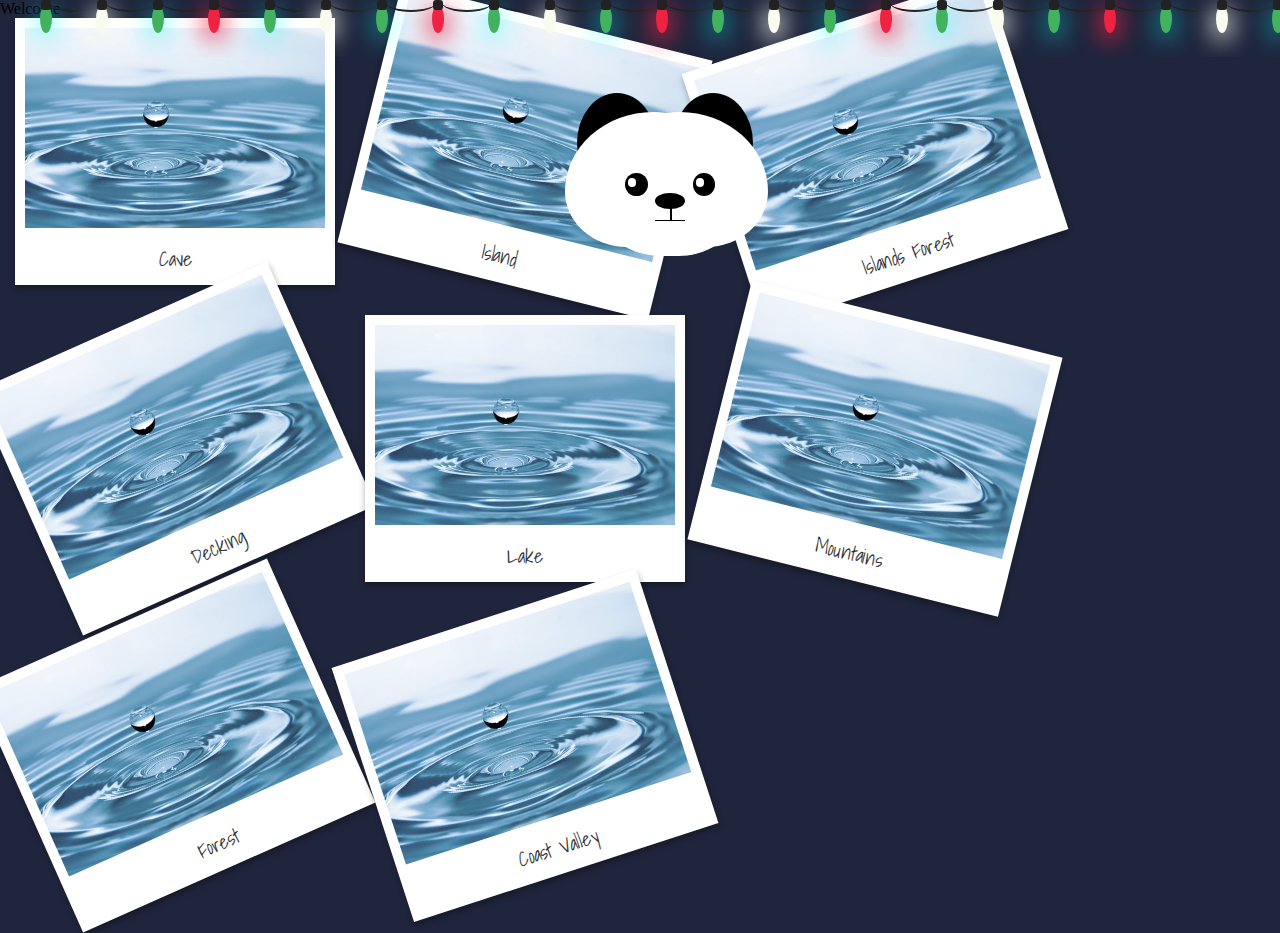
==== pics.html @ 23d8eb1d "added codes" ====
<!DOCTYPE html>
<html lang="en">
<head>
  <meta charset="UTF-8">
  <meta name="viewport" content="width=device-width, initial-scale=1.0">
  <meta http-equiv="X-UA-Compatible" content="ie=edge">
  <title>Document</title>
  <link rel="stylesheet" href="css/style.css">
  <link href="https://fonts.googleapis.com/css?family=Shadows+Into+Light" rel="stylesheet"> 
</head>
<body>
  <div class="polaroid-images">
    <div class="row"><ul class="strand">
<!-- <li> tags create the individual christmas lights. we're going to have 43 -->
<li></li>
<li></li>
<li></li>
<li></li>
<li></li>
<li></li>
<li></li>
<li></li>
<li></li>
<li></li>
<li></li>
<li></li>
<li></li>
<li></li>
<li></li>
<li></li>
<li></li>
<li></li>
<li></li>
<li></li>
<li></li>
<li></li>
<li></li>
<li></li>
<li></li>
<li></li>
<li></li>
<li></li>
<li></li>
<li></li>
<li></li>
<li></li>
<li></li>
<li></li>
<li></li>
<li></li>
<li></li>
<li></li>
<li></li>
<li></li>
<li></li>
<li></li>
</ul></div>
    <div class="row"><div id="text">Welcome</div></div>
<div class= card>    <a href="" title="Cave"><img height="200" src="images/water.jpg" alt="Cave" title="Cave" style="--angle: -5deg; --x: 5%; --y: 15%; --caption: 'Berlin in 2009'" /></a></div>
    <a href="" title="Island"><img height="200" src="images/water.jpg" alt="Island" title="Island" /></a>
    <a href="" title="Islands Forest"><img height="200" src="images/water.jpg" alt="Islands Forest" title="Islands Forest" /></a>
    <a href="" title="Decking"><img height="200" src="images/water.jpg" alt="Decking" title="Decking" /></a>
    <a href="" title="Lake"><img height="200" src="images/water.jpg" alt="Lake" title="Lake" /></a>
    <a href="" title="Mountains"><img height="200" src="images/water.jpg" alt="Mountains" title="Mountains" /></a>
    <a href="" title="Forest"><img height="200" src="images/water.jpg" alt="Forest" title="Forest" /></a>
    <a href="" title="Coast Valley"><img height="200" src="images/water.jpg" alt="Coast Valley" title="Coast Valley" /></a>
</div>

<div class= "row"><div class="penguin">
   
  <div class="penguin-top">
    <div class = "left-ear"></div>
    <div class = "right-ear"></div>
    <div class="right-cheek"></div>
    <div class="bottom-cheek"></div>
    <div class="left-cheek"></div>
<!--       <div class="belly"></div>
 -->
    <div class="right-eye">
      <div class="sparkle"></div>
    </div>
    <div class="left-eye">
      <div class="sparkle"></div>
    </div>
   <!--  <div class="blush-right"></div>
    <div class="blush-left"></div>-->
    <div class="beak-top"></div>
    <div class="mouth"></div>
    <div class = "mouth-left"></div>
    <div class = "mouth-right"></div>
<!--     <div class="beak-bottom"></div>   
 -->  </div>
</div>
</div>

</body>
</html>
---- css/style.css ----
body{
background: #3C5377;
}

/* THE MAINCONTAINER HOLDS EVERYTHING */
.maincontainer{
  position: absolute;
  width: 250px;
  height: 320px;
  background: none;
  top: 50%;
  left: 50%;
  transform: translate(-50%, -50%);

}

/* THE CARD HOLDS THE FRONT AND BACK FACES */
.thecard{
  position: relative;
  top: 0;
  left: 0;
  width: 100%;
  height: 100%;
  border-radius: 10px;
  transform-style: preserve-3d;
  transition: all 0.8s ease;
}

/* THE PSUEDO CLASS CONTROLS THE FLIP ON MOUSEOVER AND MOUSEOUT */
.thecard:hover{
  transform: rotateY(180deg);
}

/* THE FRONT FACE OF THE CARD, WHICH SHOWS BY DEFAULT */
 .thefront{
  position: absolute;
  top: 0;
  left: 0;
  width: 100%;
  height: 100%;
  border-radius: 10px;
  backface-visibility: hidden;
  overflow: hidden;
  background: #ffc728;
  color: #000;
}

/* THE BACK FACE OF THE CARD, WHICH SHOWS ON MOUSEOVER */
.theback{
  position: absolute;
  top: 0;
  left: 0;
  width: 100%;
  height: 100%;
  border-radius: 10px;
  backface-visibility: hidden;
  overflow: hidden;
  background: #fafafa;
  color: #333;
  text-align: center;
  transform: rotateY(180deg);
}


/*This block (starts here) is merely styling for the flip card, and is NOT an essential part of the flip code */
.thefront h1, .theback h1{
  font-family: 'zilla slab', sans-serif;
  padding: 30px;
  font-weight: bold;
  font-size: 24px;
  text-align: center;
}

.thefront p, .theback p{
  font-family: 'zilla slab', sans-serif;
  padding: 30px;
  font-weight: normal;
  font-size: 12px;
  text-align: center;
}
/*This block (ends here) is merely styling for the flip card, and is NOT an essential part of the flip code */
/*-------------------------------------------------------------------------------Polaroid Styling---------------------------------------------------------------------------------------------------*/
.polaroid-images a
{
  font-family: 'Shadows Into Light', cursive;
    background: white;
    display: inline;
    float: left;
    border-radius: 0px;
    margin: 0 15px 30px;
    padding: 10px 10px 25px;
    text-align: center;
    text-decoration: none;
    -webkit-box-shadow: 0 4px 6px rgba(0, 0, 0, .3);
    -moz-box-shadow: 0 4px 6px rgba(0,0,0,.3);
    box-shadow: 0 4px 6px rgba(0,0,0,.3);
    -webkit-transition: all .15s linear;
    -moz-transition: all .15s linear;
    transition: all .15s linear;
    z-index:0;
        position:relative;
}

.polaroid-images a:after {
    color: #333;
    font-size: 20px;
    content: attr(title);
    position: relative;
    top:15px;
}

.polaroid-images img {
    display: block;
    width: inherit;
}

.polaroid-images a:nth-child(2n)
{
    -webkit-transform: rotate(4deg);
    -moz-transform: rotate(4deg);
    transform: rotate(4deg);
}
.polaroid-images a:nth-child(3n) {
    -webkit-transform: rotate(-24deg);
    -moz-transform: rotate(-24deg);
    transform: rotate(-24deg);
}
.polaroid-images a:nth-child(4n)
{
    -webkit-transform: rotate(14deg);
    -moz-transform: rotate(14deg);
    transform: rotate(14deg);
}
.polaroid-images a:nth-child(5n)
{
    -webkit-transform: rotate(-18deg);
    -moz-transform: rotate(-18deg);
    transform: rotate(-18deg);
}
.polaroid-images a:hover{
    -webkit-transform: rotate(0deg);
    -moz-transform: rotate(0deg);
        transform: rotate(0deg);
    -webkit-transform: scale(1.2);
    -moz-transform: scale(1.2);
        transform: scale(1.2);
    z-index:10;
    -webkit-box-shadow: 0 10px 20px rgba(0, 0, 0, .7);
    -moz-box-shadow: 0 10px 20px rgba(0,0,0,.7);
        box-shadow: 0 10px 20px rgba(0,0,0,.7);
}

/*-----------------------------------------------------------------------------------for blickering lights------------------------------------------------------------------------------------------*/
body{
	background: #1f253c;
}
.strand{
	text-align: center;
	white-space: nowrap;
	overflow: hidden;
	position: absolute;
	z-index: 1;
	margin: -15px 0 0 0;
	padding: 0;
	pointer-events: none;
	width: 100%;
}
.strand li{
	position: relative;
	-webkit-animation-fill-mode: both;
	animation-fill-mode: both;
	-webkit-animation-iteration-count: infinite;
	animation-interation-count: infinite;
	list-style: none;
	margin: 0;
	padding: 0;
	display: block;
	width: 12px;
	height: 28px;
	border-radius: 50%;
	margin: 20px;
	display: inline-block;
	background:#f02241;
	box-shadow: 0px 4.66667px 24px 3px #f02241;
	-webkit-animation-name: flash-1;
	animation-name: flash-1;
	-webkit-animation-duration: 2s;
	animation-duration: 2s;
}
.strand li:nth-child(2n+1){
	background: #42b261;
	box-shadow: 0px 4.66667px 24px 3px rgba(0, 255, 255, 0.5);
	-webkit-animation-name: flash-2;
	animation-name: flash-2;
	-webkit-animation-duration: 0.4s;
	animation-duration: 0.4s;
}
.strand li:nth-child(4n+2){
	background: #f9fbee;
	box-shadow: 0px 4.66667px 24px 3px #f9fbee;
	-webkit-animation-name: flash-3;
	animation-name: flash-3;
	-webkit-animation-duration: 1.1s;
	animation-duration: 1.1s;
}
.strand li:nth-child(odd){
	-webkit-animation-duration: 1.8s;
	animation-duration: 1.8s;
}
.strand li:nth-child(3n+1){
	-webkit-animation: 1.4s;
	animation-duration: 1.4s;
}
.strand li:before{
	content: "";
	position: absolute;
	background: #222;
	width: 10px;
	height: 9.33333px;
	border-radius: 3px;
	top: -4.66667px;
	left: 1px;
}
.strand li:after{
	content: "";
	top: -14px;
	left: 9px;
	position: absolute;
	width: 52px;
	height: 18.66667px;
	border-bottom: solid #222 2px;
	border-radius: 50%;
}
.strand li:last-child:after{
	content: none;
}
.strand li:first-child{
	margin-left: 40px;
}
@-webkit-keyframes flash-1{
	0%, 100%{
		background: #f02241;
		box-shadow: 0px 4.66667px 24px 3px #f02241;
	}
	50%{
		background: rgba(240, 34, 65, 0.4);
		box-shadow: 0px 4.66667px 24px 3px rgba(240, 35, 65, .02);
	}
}
@keyframes flash-1{
	0%,
  100% {
    background: #f02241;
    box-shadow: 0px 4.66667px 24px 3px #f02241;
  }
  50% {
    background: rgba(240, 34, 65, 0.4);
    box-shadow: 0px 4.66667px 24px 3px rgba(240, 35, 65, 0.2);
  }
}
@-webkit-keyframes flash-2{
	0,
	100%{
		background: #42b261;
		box-shadow: 0px 4.66667px 24px 3px #42b261;
	}
	50%{
		background: rgba(66, 178, 97, 0.4);
		box-shadow: 0px 4.6667px 24px 3px rgba(66, 178, 97, 0.2);
	}
}
@keyframes flash-2{
	0%,
  100% {
    background: #42b261;
    box-shadow: 0px 4.66667px 24px 3px #42b261;
  }
  50% {
    background: rgba(66, 178, 97, 0.4);
    box-shadow: 0px 4.66667px 24px 3px rgba(66, 178, 97, 0.2);
  }
}
@-webkit-keyframes flash-3{
	0%,
	100%{
		background: #f9fbee;
		box-shadow: 0px 4.6667px 24px 3px #f9fbee;
	}
	50%{
		background: rgba(249, 251, 238, .4);
		box-shadow: 0px 4.66667px 24px 3px rgba(249, 251, 238, .2);
	}
	@keyframes flash-3{
		0%,
  100% {
    background: #F9FBEE;
    box-shadow: 0px 4.66667px 24px 3px #F9FBEE;
  }
  50% {
    background: rgba(249, 251, 238, 0.4);
    box-shadow: 0px 4.66667px 24px 3px rgba(249, 251, 238, 0.2);
  }
	}
}

/*------------------------------------------------------------------------------Making Snow Fall--------------------------------------------------------------------------------------------*/
.snow {width: 5px;
   height: 5px;
   border-radius: 100%;
   background: red;
   position: relative;
   -webkit-animation: mymove 15s;  /* Safari 4.0 - 8.0 */
   -webkit-animation-fill-mode: forwards; /* Safari 4.0 - 8.0 */
   -webkit-animation-iteration-count: infinite;

   animation: mymove 15s;
   animation-fill-mode: forwards;
   animation-iteration-count: infinite;
   
}

/* Safari 4.0 - 8.0 */
@-webkit-keyframes mymove {
   from {top: 0px;left:50%;transform: rotate(45deg);}
   to {top: 300px;left:50%; background-color: blue;transform: transform: rotate(45deg);}
}

@keyframes mymove {
   from {top: 0px;left:50%;transform: rotate(45deg);}
   to {top: 300px;left:50%; background-color: blue;transform: rotate(45deg);}
 }

 /*```````````````````````````````````````````````````````````````````````````Neon Text Lights``````````````````````````````````````````````````````````````````````````````````````````````````*/
 @import url(//fonts.googleapis.com/css?family=Vibur);
html,body{
  height:50%
}
body {
  background-size:cover;
  margin:0
}
.logo {
    /* text-align: center; */
    width: 0%;
    /* height: 250px; */
    margin: auto;
    position: relative;
    top: 100%;
    left: 10%;
    right: 0;
    bottom: 0;
    -ms-transform: rotate(20deg);
    -webkit-transform: rotate(20deg);
    transform: rotate(20deg);
}
.logo b{
  font: 50 5vh "Vibur";
  color: #fee;
  text-shadow: 0 -40px 100px, 0 0 2px, 0 0 1em #f54444, 0 0 0.5em #ff4444, 0 0 0.1em #ff4444, 0 10px 3px #000;

}
.logo b span{
  animation: blink linear infinite 2s;

}
.logo1 {
    /* text-align: center; */
    width: 0%;
    /* height: 250px; */
    margin: auto;
    position: relative;
    top: 50%;
    left: 0%;
    right: 0;
    bottom: 0;
    -ms-transform: rotate(-20deg);
    -webkit-transform: rotate(-20deg);
    transform: rotate(-20deg);
}
.logo1 b{
  font: 50 4vh "Vibur";
  color: #fff;
  text-shadow: 0 -40px 100px, 0 0 2px, 0 0 1em #ff4445, 0 0 0.5em #ff4444, 0 0 0.1em #ff4444, 0 10px 3px #000;

}
.logo1 b span{
  animation: blink linear infinite 4s;

}
.logo2 {
    /* text-align: center; */
    width: 30%;
    /* height: 250px; */
    margin: auto;
    position: relative;
    top: 200%;
    left: 0%;
    right: 0%;
    bottom: 0;
    -ms-transform: rotate(40deg);
    -webkit-transform: rotate(40deg);
    transform: rotate(40deg);
}
.logo2 b{
  font: 50 3vh "Vibur";
  color: #eee;
  text-shadow: 0 -40px 100px, 0 0 2px, 0 0 1em #ff4444, 0 0 0.5em #ff4444, 0 0 0.1em #ff4444, 0 10px 3px #000;

}
.logo2 b span{
  animation: blink linear infinite 3s;

}
@keyframes blink {
  78% {
    color: inherit;
    text-shadow: inherit;
  }
  79%{
     color: #339;
  }
  80% {

    text-shadow: none;
  }
  81% {
    color: inherit;
    text-shadow: inherit;
  }
  82% {
    color: #333;
    text-shadow: none;
  }
  83% {
    color: inherit;
    text-shadow: inherit;
  }
  92% {
    color: #333;
    text-shadow: none;
  }
  92.5% {
    color: inherit;
    text-shadow: inherit;
  }
}
@keyframes blink1 {
  78% {
    color: inherit;
    text-shadow: inherit;
  }
  79%{
     color: #339;
  }
  80% {

    text-shadow: none;
  }
  81% {
    color: inherit;
    text-shadow: inherit;
  }
  82% {
    color: #333;
    text-shadow: none;
  }
  83% {
    color: inherit;
    text-shadow: inherit;
  }
  92% {
    color: #333;
    text-shadow: none;
  }
  92.5% {
    color: inherit;
    text-shadow: inherit;
  }
}
@keyframes blink2 {
  78% {
    color: inherit;
    text-shadow: inherit;
  }
  79%{
     color: #339;
  }
  80% {

    text-shadow: none;
  }
  81% {
    color: inherit;
    text-shadow: inherit;
  }
  82% {
    color: #777;
    text-shadow: none;
  }
  83% {
    color: inherit;
    text-shadow: inherit;
  }
  92% {
    color: #999;
    text-shadow: none;
  }
  92.5% {
    color: inherit;
    text-shadow: inherit;
  }
}

/*********************Panda interface*************************************************************************
<style>
  :root {

    /* add code below */

    /* add code above */
  }

  body {
    background: var(--penguin-belly);
  }

  .penguin {
    --penguin-skin: black;
    --penguin-beak: black;
    position: relative;
    margin: auto;
    display: block;
    margin-top: 5%;
    width: 300px;
    height: 300px;
  }

  .right-cheek {
    top: 0%;
    left: 35%;
    background: var(--penguin-belly, white);
    width: 150px;
    height: 135px;
    border-radius: 70% 100% 70% 80%;
  }

.bottom-cheek {
    top: 7%;
    left: 17%;
    background: var(--penguin-belly, white);
    width: 150px;
    height: 135px;
    border-radius: 70% 100% 70% 80%;
  }

  .left-cheek {
    top: 0%;
    left: 0%;
    background: var(--penguin-belly, white);
    width: 150px;
    height: 135px;
    border-radius: 100% 70% 50% 70%;
  }


  .right-ear {
    bottom: 40%;
      /* top: 0%; */
      left: 8%;
      background: var(--penguin-belly, black);
      width: 80px;
      height: 100px;
      border-radius: 100% 100% 100% 100%;
  }



  .left-ear {
    bottom: 40%;
      /* top: 0%; */
      left: 72%;
      background: var(--penguin-belly, black);
      width: 80px;
      height: 100px;
      border-radius: 100% 100% 100% 100%;
  }

  .belly {
    top: 60%;
    left: 20%;
    background: var(--penguin-belly, white);
    width: 95%;
    height: 100%;
    border-radius: 100% 100% 100% 100%;
  }

  .penguin-top {
    top: 10%;
    left: 25%;
/*    background: var(--penguin-skin, gray);
*/    width: 50%;
    height: 45%;
    border-radius: 70% 70% 70% 70%;
  }

  .penguin-bottom {
    top: 40%;
    left: 32.5%;
    background: var(--penguin-skin, gray);
    width: 53%;
    height: 45%;
    border-radius: 70% 70% 100% 100%;
}

  .right-hand {
    top: 0%;
    left: -5%;
    background: var(--penguin-skin, gray);
    width: 30%;
    height: 70%;
    border-radius: 30% 30% 120% 70%;
    transform: rotate(45deg);
    z-index: -1;
  }

  .left-hand {
    top: 0%;
    left: 75%;
    background: var(--penguin-skin, gray);
    width: 30%;
    height: 70%;
    border-radius: 30% 30% 70% 120%;
    transform: rotate(-45deg);
    z-index: -1;
  }

  .right-feet {
    top: 85%;
    left: 60%;
    background: var(--penguin-beak, orange);
    width: 15%;
    height: 30%;
    border-radius: 50% 50% 50% 50%;
    transform: rotate(-80deg);
    z-index: -2222;
  }

  .left-feet {
    top: 85%;
    left: 25%;
    background: var(--penguin-beak, orange);
    width: 15%;
    height: 30%;
    border-radius: 50% 50% 50% 50%;
    transform: rotate(80deg);
    z-index: -2222;
  }

  .right-eye {
    top: 45%;
    left: 85%;
    background: black;
    width: 15%;
    height: 17%;
    border-radius: 50%;
  }

  .left-eye {
    top: 45%;
    left: 40%;
    background: black;
    width: 15%;
    height: 17%;
    border-radius: 50%;
  }

  .sparkle {
    top: 25%;
    left: 15%;
    background: white;
    width: 35%;
    height: 35%;
    border-radius: 50%;
     position: relative;
    -webkit-animation-name: example; /* Safari 4.0 - 8.0 */
    -webkit-animation-duration: 4s; /* Safari 4.0 - 8.0 */
    -webkit-animation-iteration-count: infinite;
    animation-name: example;
    animation-duration: 4s;
    animation-iteration-count: infinite;

  }

  .blush-right {
    top: 65%;
    left: 15%;
    background: pink;
    width: 15%;
    height: 10%;
    border-radius: 50%;
  }

  .blush-left {
    top: 65%;
    left: 70%;
    background: pink;
    width: 15%;
    height: 10%;
    border-radius: 50%;
  }

  .beak-top {
    top: 60%;
    left: 60%;
    background: var(--penguin-beak, black);
    width: 20%;
    height: 12%;
    border-radius: 50%;
  }

  .beak-bottom {
    top: 65%;
    left: 42%;
    background: var(--penguin-beak, orange);
    width: 16%;
    height: 10%;
    border-radius: 50%;
  }

 .mouth {
    top: 70%;
    left: 70%;
    background: var(--penguin-beak, orange);
    width: 1%;
    height: 10%;
    border-radius: 0%;
  }
  .mouth-left {
    top: 80%;
    left: 60%;
    background: var(--penguin-beak, orange);
    width: 10%;
    height: 1%;
    border-radius: 0%;
  }
  .mouth-right {
    top: 80%;
    left: 70%;
    background: var(--penguin-beak, orange);
    width: 10%;
    height: 1%;
    border-radius: 0%;
  }
  .penguin * {
    position: absolute;
  }



/* Safari 4.0 - 8.0 */
@-webkit-keyframes example {
     0%   { left:0px; top:0px; }
    25%  {left:10px; top:0px;}
    50%  { left:10px; top:10px;}
    75%  {left:0px; top:10px;}
    100% { left:0px; top:0px;}
}

/* Standard syntax */
@keyframes example {
    0%   { left:0px; top:0px; }
    25%  {left:10px; top:0px;}
    50%  { left:10px; top:10px;}
    75%  {left:0px; top:10px;}
    100% { left:0px; top:0px;}
}
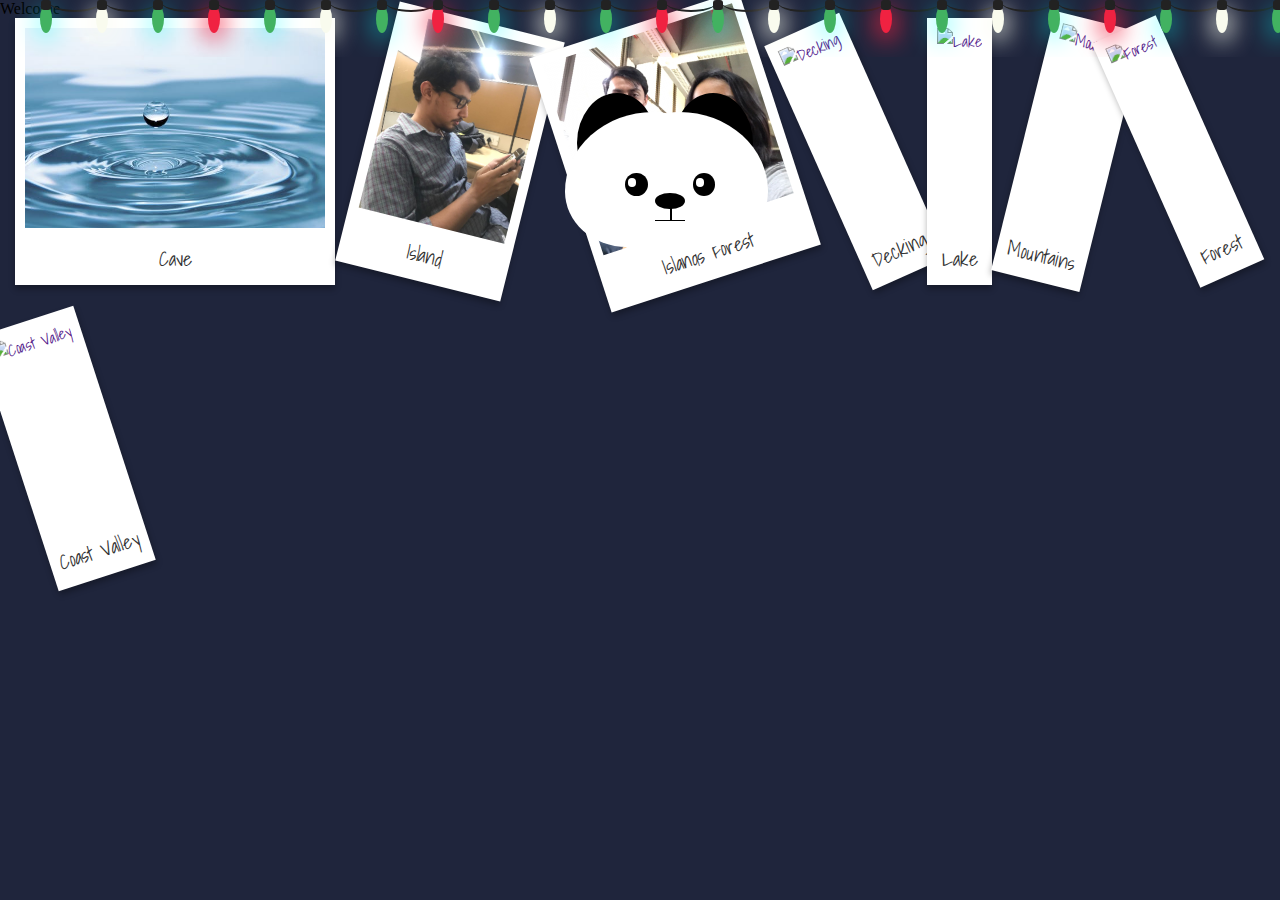
==== commit 7d2a09e6: "pics added" ====
--- a/pics.html
+++ b/pics.html
@@ -57,13 +57,13 @@
 </ul></div>
     <div class="row"><div id="text">Welcome</div></div>
 <div class= card>    <a href="" title="Cave"><img height="200" src="images/water.jpg" alt="Cave" title="Cave" style="--angle: -5deg; --x: 5%; --y: 15%; --caption: 'Berlin in 2009'" /></a></div>
-    <a href="" title="Island"><img height="200" src="images/water.jpg" alt="Island" title="Island" /></a>
-    <a href="" title="Islands Forest"><img height="200" src="images/water.jpg" alt="Islands Forest" title="Islands Forest" /></a>
-    <a href="" title="Decking"><img height="200" src="images/water.jpg" alt="Decking" title="Decking" /></a>
-    <a href="" title="Lake"><img height="200" src="images/water.jpg" alt="Lake" title="Lake" /></a>
-    <a href="" title="Mountains"><img height="200" src="images/water.jpg" alt="Mountains" title="Mountains" /></a>
-    <a href="" title="Forest"><img height="200" src="images/water.jpg" alt="Forest" title="Forest" /></a>
-    <a href="" title="Coast Valley"><img height="200" src="images/water.jpg" alt="Coast Valley" title="Coast Valley" /></a>
+    <a href="" title="Island"><img height="200" src="images/1.jpg" alt="Island" title="Island" /></a>
+    <a href="" title="Islands Forest"><img height="200" src="images/2.jpg" alt="Islands Forest" title="Islands Forest" /></a>
+    <a href="" title="Decking"><img height="200" src="images/3.jpg" alt="Decking" title="Decking" /></a>
+    <a href="" title="Lake"><img height="200" src="images/4.jpg" alt="Lake" title="Lake" /></a>
+    <a href="" title="Mountains"><img height="200" src="images/5.jpg" alt="Mountains" title="Mountains" /></a>
+    <a href="" title="Forest"><img height="200" src="images/6.jpg" alt="Forest" title="Forest" /></a>
+    <a href="" title="Coast Valley"><img height="200" src="images/7.jpg" alt="Coast Valley" title="Coast Valley" /></a>
 </div>
 
 <div class= "row"><div class="penguin">
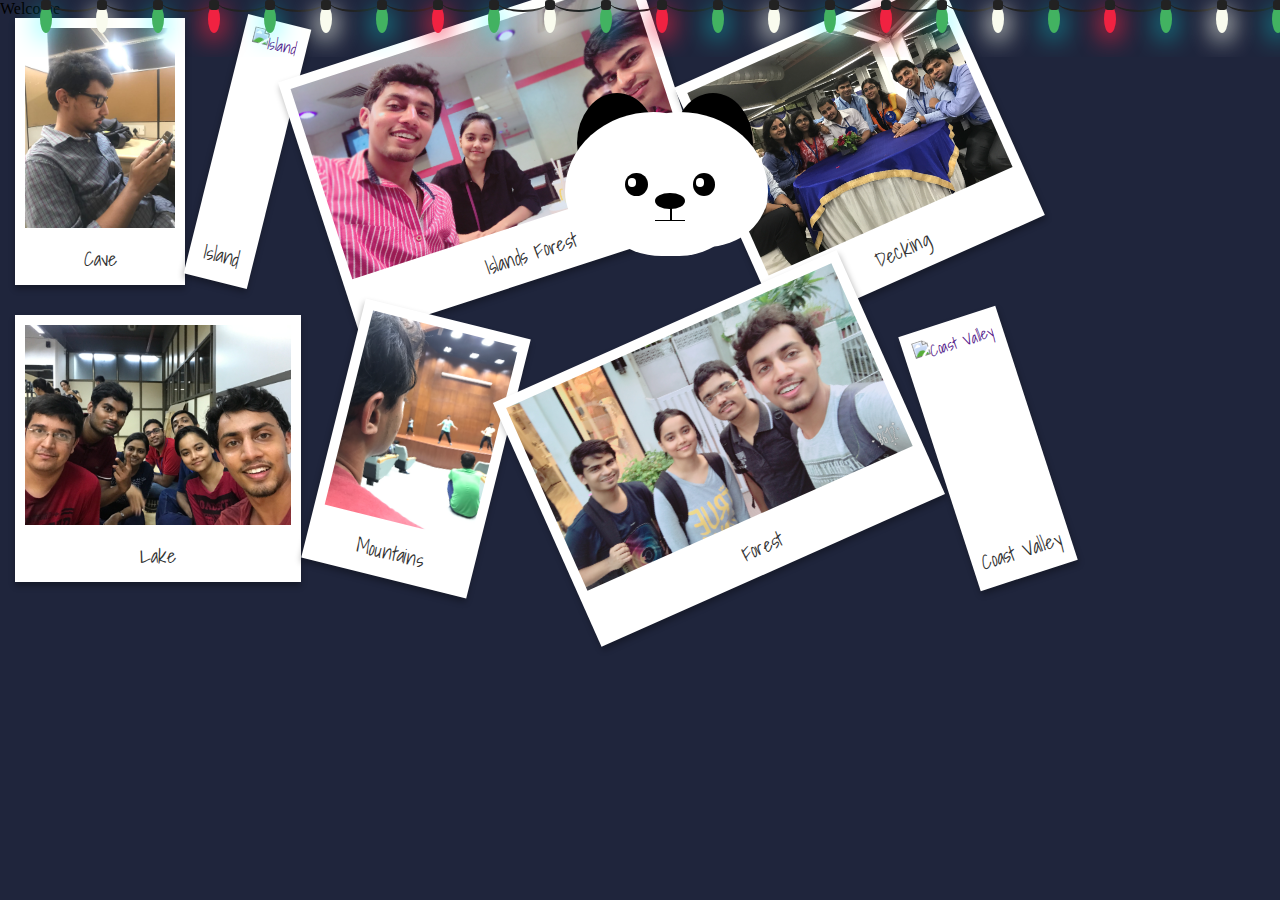
==== commit 00eea302: "Update pics.html" ====
--- a/pics.html
+++ b/pics.html
@@ -56,14 +56,14 @@
 <li></li>
 </ul></div>
     <div class="row"><div id="text">Welcome</div></div>
-<div class= card>    <a href="" title="Cave"><img height="200" src="images/water.jpg" alt="Cave" title="Cave" style="--angle: -5deg; --x: 5%; --y: 15%; --caption: 'Berlin in 2009'" /></a></div>
-    <a href="" title="Island"><img height="200" src="images/1.jpg" alt="Island" title="Island" /></a>
-    <a href="" title="Islands Forest"><img height="200" src="images/2.jpg" alt="Islands Forest" title="Islands Forest" /></a>
-    <a href="" title="Decking"><img height="200" src="images/3.jpg" alt="Decking" title="Decking" /></a>
-    <a href="" title="Lake"><img height="200" src="images/4.jpg" alt="Lake" title="Lake" /></a>
-    <a href="" title="Mountains"><img height="200" src="images/5.jpg" alt="Mountains" title="Mountains" /></a>
-    <a href="" title="Forest"><img height="200" src="images/6.jpg" alt="Forest" title="Forest" /></a>
-    <a href="" title="Coast Valley"><img height="200" src="images/7.jpg" alt="Coast Valley" title="Coast Valley" /></a>
+<div class= card>    <a href="" title="Cave"><img height="200" src="images/1.jpg" alt="Cave" title="Cave" style="--angle: -5deg; --x: 5%; --y: 15%; --caption: 'Berlin in 2009'" /></a></div>
+    <a href="" title="Island"><img height="200" src="images/2.JPG" alt="Island" title="Island" /></a>
+    <a href="" title="Islands Forest"><img height="200" src="images/3.JPG" alt="Islands Forest" title="Islands Forest" /></a>
+    <a href="" title="Decking"><img height="200" src="images/4.JPG" alt="Decking" title="Decking" /></a>
+    <a href="" title="Lake"><img height="200" src="images/5.JPG" alt="Lake" title="Lake" /></a>
+    <a href="" title="Mountains"><img height="200" src="images/6.JPG" alt="Mountains" title="Mountains" /></a>
+    <a href="" title="Forest"><img height="200" src="images/7.JPG" alt="Forest" title="Forest" /></a>
+    <a href="" title="Coast Valley"><img height="200" src="images/8." alt="Coast Valley" title="Coast Valley" /></a>
 </div>
 
 <div class= "row"><div class="penguin">
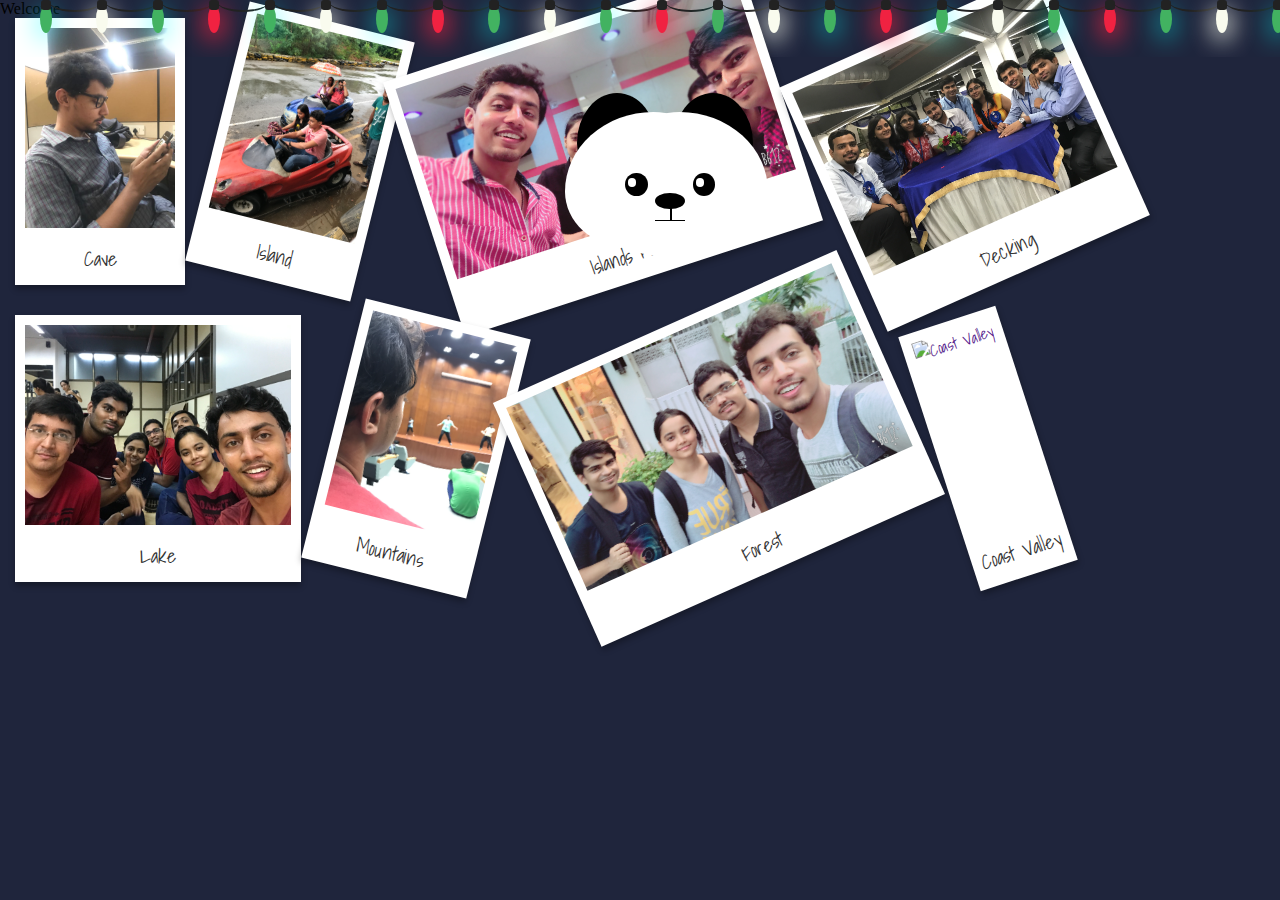
==== commit 264da287: "Update pics.html" ====
--- a/pics.html
+++ b/pics.html
@@ -57,13 +57,13 @@
 </ul></div>
     <div class="row"><div id="text">Welcome</div></div>
 <div class= card>    <a href="" title="Cave"><img height="200" src="images/1.jpg" alt="Cave" title="Cave" style="--angle: -5deg; --x: 5%; --y: 15%; --caption: 'Berlin in 2009'" /></a></div>
-    <a href="" title="Island"><img height="200" src="images/2.JPG" alt="Island" title="Island" /></a>
+    <a href="" title="Island"><img height="200" src="images/12.JPG" alt="Island" title="Island" /></a>
     <a href="" title="Islands Forest"><img height="200" src="images/3.JPG" alt="Islands Forest" title="Islands Forest" /></a>
     <a href="" title="Decking"><img height="200" src="images/4.JPG" alt="Decking" title="Decking" /></a>
     <a href="" title="Lake"><img height="200" src="images/5.JPG" alt="Lake" title="Lake" /></a>
     <a href="" title="Mountains"><img height="200" src="images/6.JPG" alt="Mountains" title="Mountains" /></a>
     <a href="" title="Forest"><img height="200" src="images/7.JPG" alt="Forest" title="Forest" /></a>
-    <a href="" title="Coast Valley"><img height="200" src="images/8." alt="Coast Valley" title="Coast Valley" /></a>
+    <a href="" title="Coast Valley"><img height="200" src="images/15." alt="Coast Valley" title="Coast Valley" /></a>
 </div>
 
 <div class= "row"><div class="penguin">
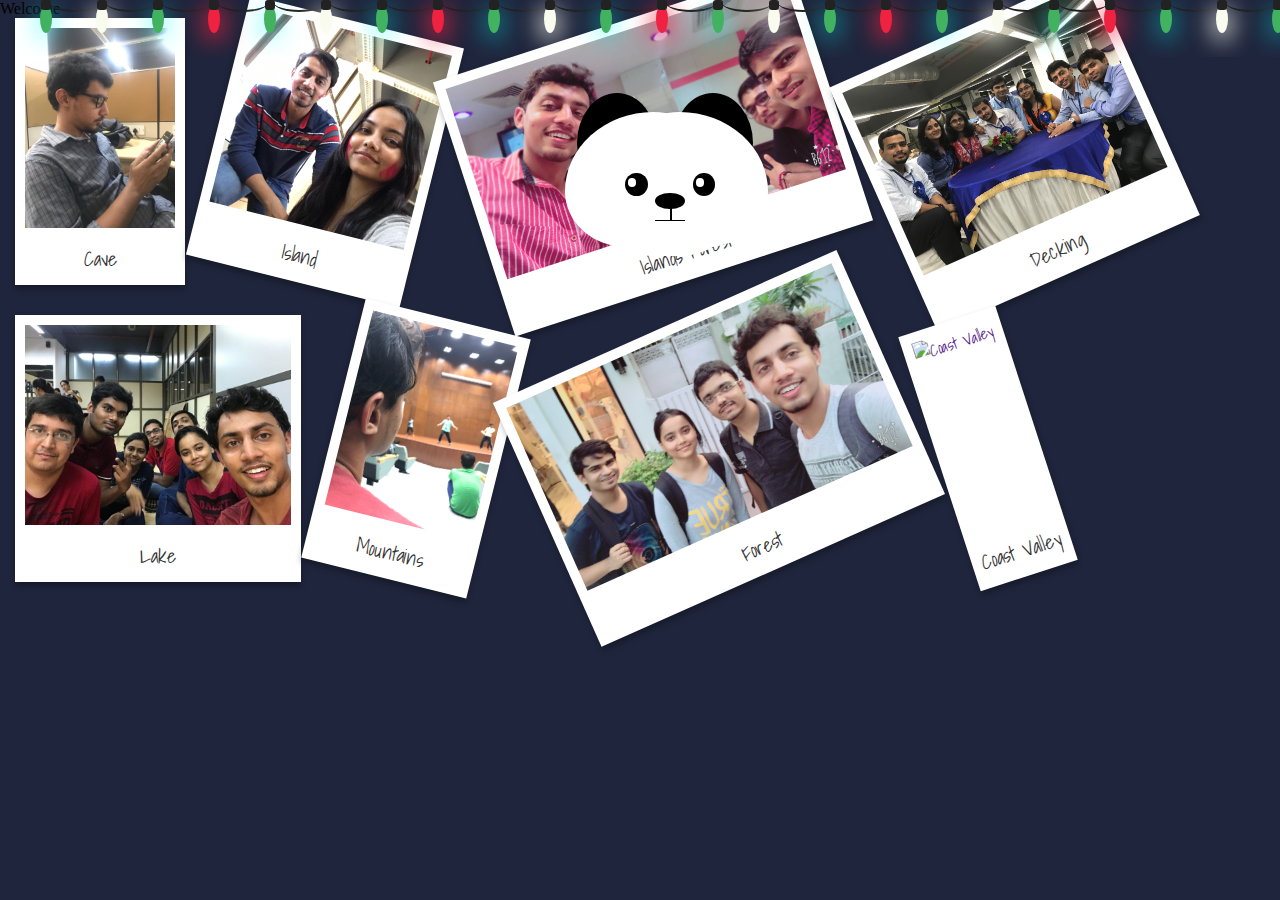
==== commit fb537eaa: "Update pics.html" ====
--- a/pics.html
+++ b/pics.html
@@ -57,7 +57,7 @@
 </ul></div>
     <div class="row"><div id="text">Welcome</div></div>
 <div class= card>    <a href="" title="Cave"><img height="200" src="images/1.jpg" alt="Cave" title="Cave" style="--angle: -5deg; --x: 5%; --y: 15%; --caption: 'Berlin in 2009'" /></a></div>
-    <a href="" title="Island"><img height="200" src="images/12.JPG" alt="Island" title="Island" /></a>
+    <a href="" title="Island"><img height="200" src="images/2.jpg" alt="Island" title="Island" /></a>
     <a href="" title="Islands Forest"><img height="200" src="images/3.JPG" alt="Islands Forest" title="Islands Forest" /></a>
     <a href="" title="Decking"><img height="200" src="images/4.JPG" alt="Decking" title="Decking" /></a>
     <a href="" title="Lake"><img height="200" src="images/5.JPG" alt="Lake" title="Lake" /></a>
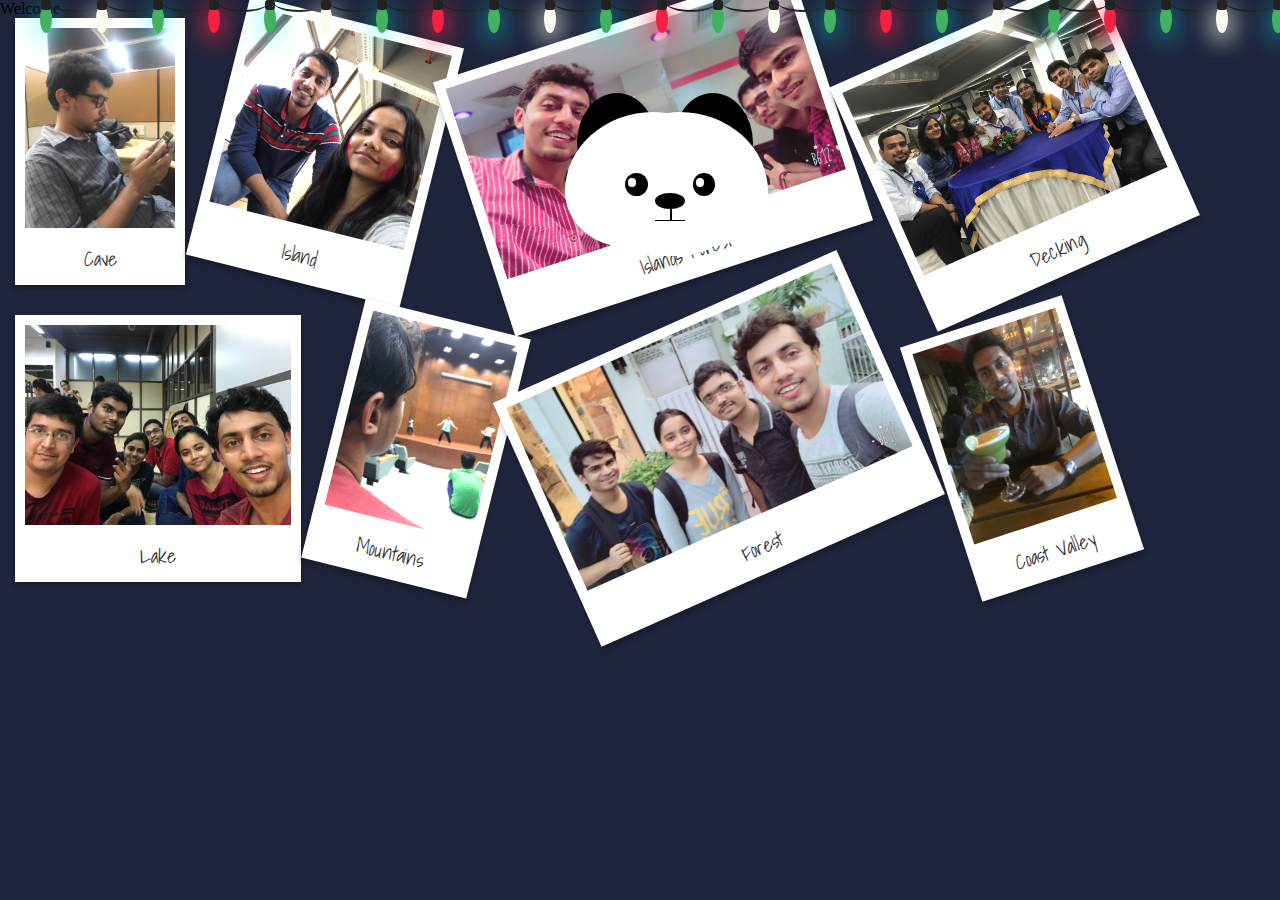
==== commit c2c98ac7: "Update pics.html" ====
--- a/pics.html
+++ b/pics.html
@@ -63,7 +63,7 @@
     <a href="" title="Lake"><img height="200" src="images/5.JPG" alt="Lake" title="Lake" /></a>
     <a href="" title="Mountains"><img height="200" src="images/6.JPG" alt="Mountains" title="Mountains" /></a>
     <a href="" title="Forest"><img height="200" src="images/7.JPG" alt="Forest" title="Forest" /></a>
-    <a href="" title="Coast Valley"><img height="200" src="images/15." alt="Coast Valley" title="Coast Valley" /></a>
+    <a href="" title="Coast Valley"><img height="200" src="images/15.JPG" alt="Coast Valley" title="Coast Valley" /></a>
 </div>
 
 <div class= "row"><div class="penguin">
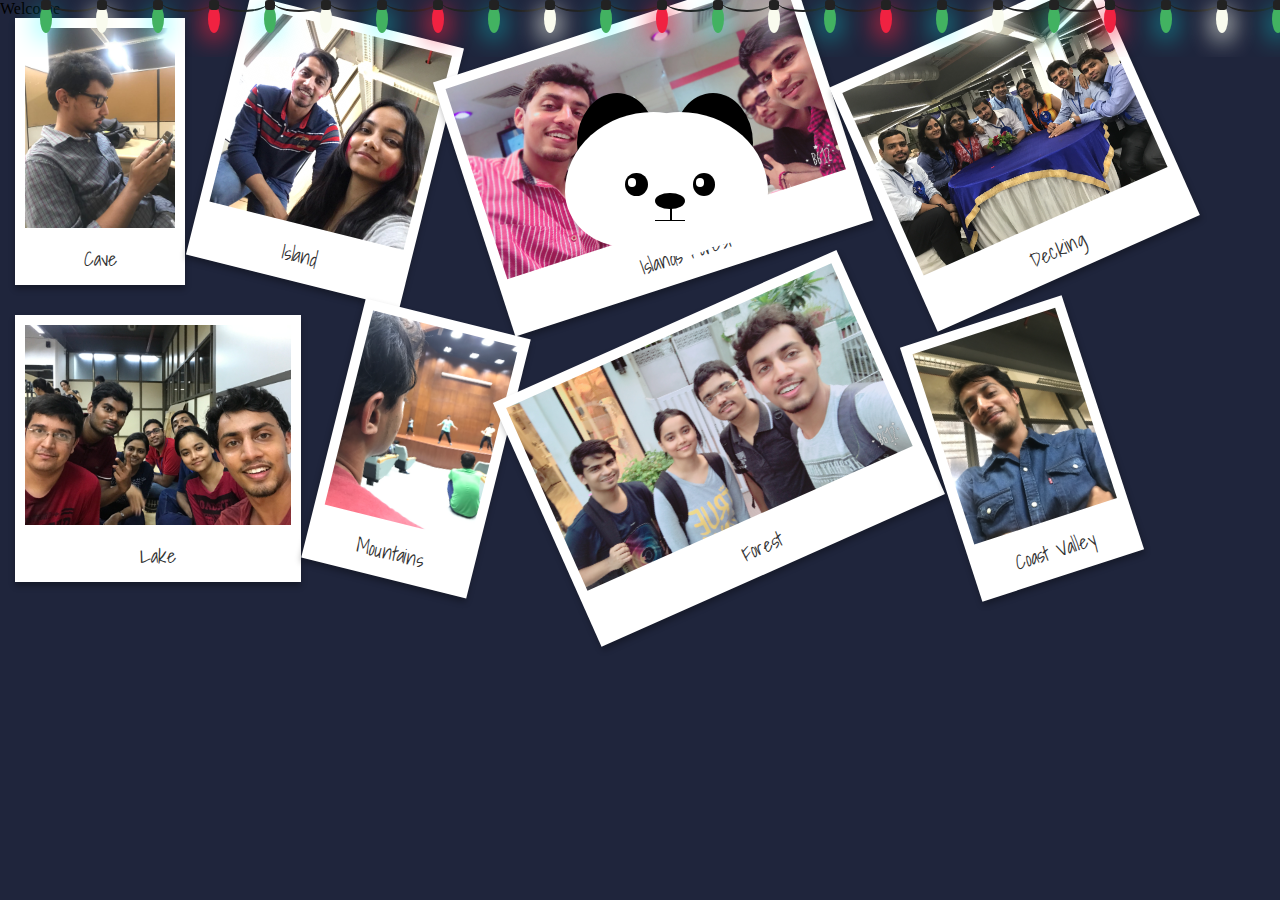
==== commit 7f6ad52e: "Update pics.html" ====
--- a/pics.html
+++ b/pics.html
@@ -63,7 +63,7 @@
     <a href="" title="Lake"><img height="200" src="images/5.JPG" alt="Lake" title="Lake" /></a>
     <a href="" title="Mountains"><img height="200" src="images/6.JPG" alt="Mountains" title="Mountains" /></a>
     <a href="" title="Forest"><img height="200" src="images/7.JPG" alt="Forest" title="Forest" /></a>
-    <a href="" title="Coast Valley"><img height="200" src="images/15.JPG" alt="Coast Valley" title="Coast Valley" /></a>
+    <a href="" title="Coast Valley"><img height="200" src="images/17.JPG" alt="Coast Valley" title="Coast Valley" /></a>
 </div>
 
 <div class= "row"><div class="penguin">
